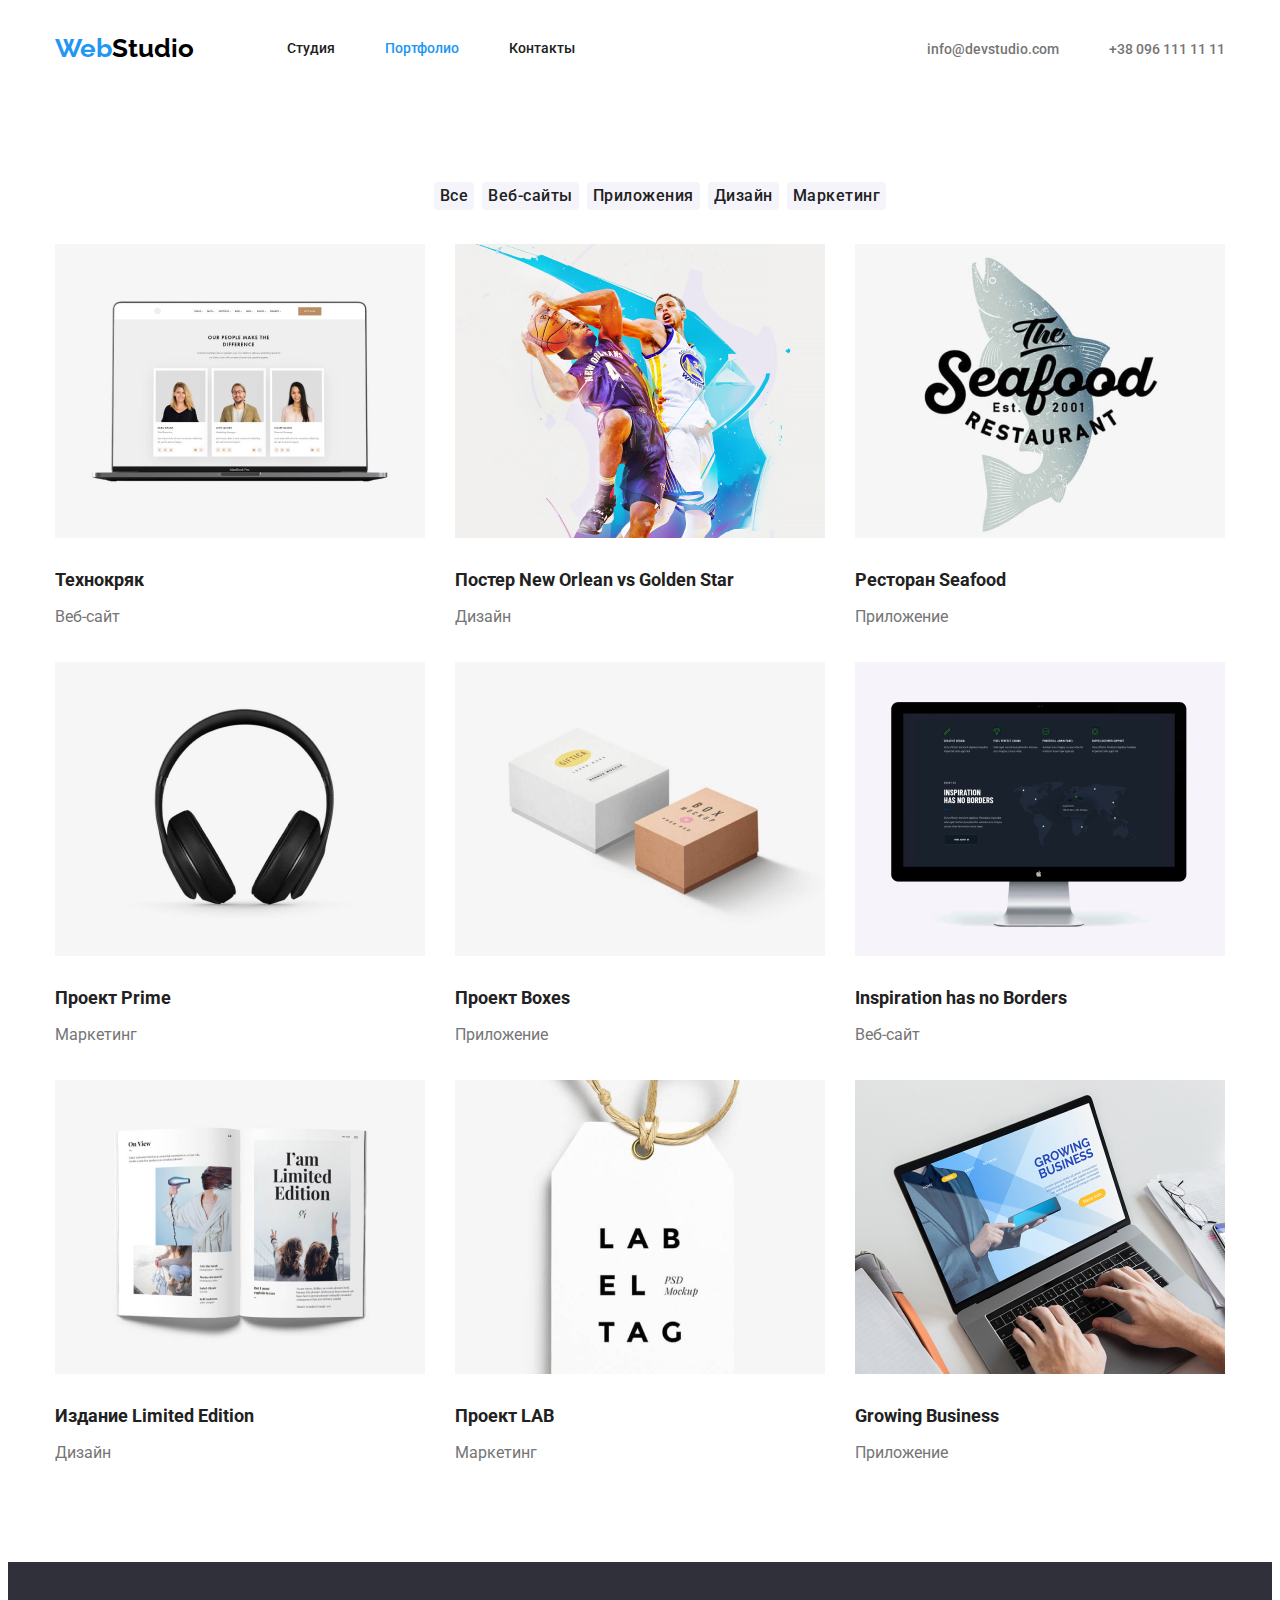
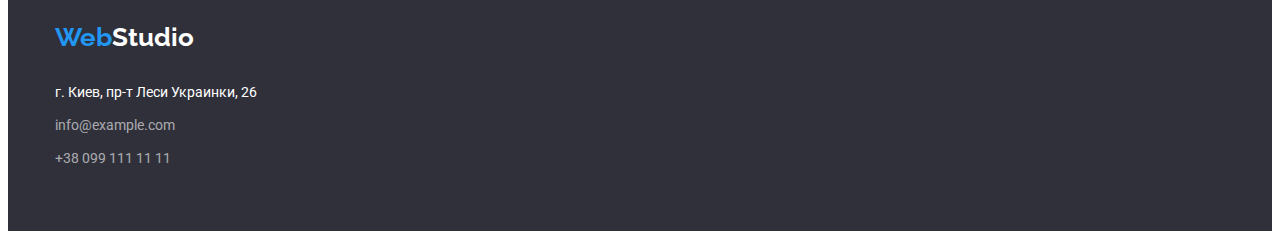
==== portfolio.html @ 5f842067 "hw03ver05submit01" ====
<!DOCTYPE html>
<html lang="en">
<head>
    <meta charset="UTF-8">
    <meta name="viewport" content="width=device-width, initial-scale=1.0">
    <title>Document</title>
    <link rel="preconnect" href="https://fonts.gstatic.com">
    <link href="https://fonts.googleapis.com/css2?family=Raleway:wght@700&family=Roboto:wght@400;500;700;900&display=swap"
        rel="stylesheet">
    <link rel="stylesheet" href="./css/normalize.css"/>
    <link rel="stylesheet" href="./css/styles.css" />
</head>
<body>
<header>
    <div class="container one">
        <nav class="navbox">
            <a href="/"><span class="logo-web">Web</span><span class="logo-studio">Studio</span></a>
            <ul class="nav marginzero">
                <li>
                    <a href="./index.html">
                        Студия
                    </a>
                </li>
                <li>
                    <a href="./portfolio.html" class="link-current">
                        Портфолио
                    </a>
                </li>
                <li>
                    <a href="">
                        Контакты
                    </a>
                </li>
            </ul>
            <ul class="nav-mail-tel">
                <li>
                    <a href="mailto:info@devstudio.com">
                        info@devstudio.com
                    </a>
                </li>
                <li>
                    <a href="tel:+380961111111">
                        +38 096 111 11 11
                    </a>
                </li>
            </ul>
        </nav>
    </div>
</header>
<main>
    <div class="container main">
        <section>
                <h1 class="hide">Portfolio</h1>
                <section class="filter-portfolio centered">
                    <ul class="marginzero">
                        <li><button type="button"><span class="button-portf">Все</span></button></li>
                        <li><button type="button"><span class="button-portf">Веб-сайты</span></button></li>
                        <li><button type="button"><span class="button-portf">Приложения</span></button></li>
                        <li><button type="button"><span class="button-portf">Дизайн</span></button></li>
                        <li><button id="last-button" type="button"><span class="button-portf">Маркетинг</span></button></li>
                    </ul>
                </section>
        </section>
        <section class="portf"> 
                    <ul class="portf-portf marginzero">
                        <li class="item">
                            <a href="#">
                                <img src="./images/technocryak.jpg" alt="фото трёх сотрудников" width="370"/>
                                <h2>Технокряк</h2>
                                <p>Веб-сайт</p>
                            </a>
                        </li>
                        <li class="item">
                            <a href="#">
                                <img src="./images/posterno.jpg" alt="два баскетболиста в игре" width="370" />
                                <h2>Постер New Orlean vs Golden Star</h2>
                                <p>Дизайн</p>
                            </a>
                        </li>
                        <li class="item">
                            <a href="#">
                                <img src="./images/seefood.jpg" alt="эмблема ресторана seefood" width="370"/>
                                <h2>Ресторан Seafood</h2>
                                <p>Приложение</p>
                            </a>
                        </li>
                        <li class="item">
                            <a href="#">
                                <img src="./images/project-prime.jpg" alt="фото наушников" width="370"/>
                                <h2>Проект Prime</h2>
                                <p>Маркетинг</p>
                            </a>
                        </li>
                        <li class="item">
                            <a href="#">
                                <img src="./images/project-boxes.jpg" alt="изображение двух коробок" width="370"/>
                                <h2>Проект Boxes</h2>
                                <p>Приложение</p>
                            </a>
                        </li>
                        <li class="item">
                            <a href="#">
                                <img src="./images/inspiration.jpg" alt="фото монитора с картой мира" width="370"/>
                                <h2>Inspiration has no Borders</h2>
                                <p>Веб-сайт</p>
                            </a>
                        </li>
                        <li class="item">
                            <a href="#">
                                <img src="./images/lim-edit.jpg" alt="изображение раскрытой книги" width="370"/>
                                <h2>Издание Limited Edition</h2>
                                <p>Дизайн</p>
                            </a>
                        </li>
                        <li class="item">
                            <a href="#">
                                <img src="./images/project-lab.jpg" alt="фото бирки с надписью lab el tag" width="370"/>
                                <h2>Проект LAB</h2>
                                <p>Маркетинг</p>
                            </a>
                        </li>
                        <li class="item">
                            <a href="#">
                                <img src="./images/g-business.jpg" alt="фото ноутбука" width="370"/>
                                <h2>Growing Business</h2>
                                <p>Приложение</p>
                            </a>
                        </li>
                    </ul>
        </section>
    </div>
</main>
<footer>
    <div class="container">
        <a href="/" class="logo"><span class="logo-web">Web</span><span class="logo-studiotwo">Studio</span></a>
        <address>
            <ul class="address-footer">
                <li>
                    <a href="#">г. Киев, пр-т Леси Украинки, 26</a>
                </li>
                <li>
                    <a class="address-mail-tel" href="mailto:info@example.com">
                        info@example.com
                    </a>
                </li>
                <li>
                    <a class="address-mail-tel" href="tel:+380991111111">
                        +38 099 111 11 11
                    </a>
                </li>
            </ul>
        </address>
    </div>
</footer>
</body>
</html>
---- css/styles.css ----
:root {
  --primary-text-color: #212121;
  --logo-accent-header: #000000;
  --accent-color: #2196f3;
  --logo-accent-footer: #ffffff;
  --secondary-text-color: #757575;
  --contacts-color-footer: rgba(255, 255, 255, 0.6);
}
body {
  background-color: var(--logo-accent-footer);
  color: var(--logo-accent-header);
  font-family: Roboto, sans-serif;
}
a {
  text-decoration: none;
  font-style: normal;
}
.logo-web,
.logo-studio,
.logo-studiotwo {
  font-family: Raleway, sans-serif;
}
.logo-web {
  font-size: 26px;
  font-weight: 700;
  color: var(--accent-color);
}
.logo-studio {
  font-size: 26px;
  font-weight: 700;
  color: var(--logo-accent-header);
}
.logo-studiotwo {
  font-size: 26px;
  font-weight: 700;
  color: var(--logo-accent-footer);
}
.nav {
  display: block;
  display: flex;
  padding-left: 0;
  margin-left: 93px;
}
.nav a {
  display: block;
  padding-top: 32px;
  padding-bottom: 32px;
}
.navbox > a {
  display: block;
  display: flex;
}
.nav li:not(:last-child) {
  margin-right: 50px;
}
.nav-mail-tel {
  margin: 0;
  padding: 0;
  display: flex;
  margin-left: auto;
}
.nav-mail-tel li:not(:last-child) {
  margin-right: 50px;
}
.nav a {
  font-size: 14px;
  font-weight: 500;
  color: var(--primary-text-color);
}
.nav-mail-tel a {
  font-size: 14px;
  font-weight: 500;
  color: var(--secondary-text-color);
}
.nav a:hover {
  color: var(--accent-color);
}
.nav-mail-tel a:hover {
  color: var(--accent-color);
}
ul {
  list-style: none;
}
nav .link-current {
  color: var(--accent-color);
}
.centered {
  text-align: center;
}
.heroorder {
  display: block;
  display: flex;
  height: 600px;
  flex-direction: column;
  background-color: #2f303a;
}
.head-one {
  text-transform: uppercase;
  letter-spacing: 2.64px;
  display: block;
  display: flex;
  flex-direction: column;
  width: 696px;
  height: 120px;
  margin-top: 0;
  margin-bottom: 0;
  margin-left: auto;
  margin-right: auto;
  padding-top: 200px;
  font-size: 44px;
  font-weight: 900;
  color: white;
  line-height: 1.36;
}
.order {
  text-align: center;
  font-size: 16px;
  font-weight: 700;
  letter-spacing: 0.06em;
  color: white;
  line-height: 1.88;
}
.button-order {
  display: block;
  background: var(--accent-color);
  border-radius: 4px;
  border: 1px solid transparent;
  padding: 0;
  width: 200px;
  height: 50px;
  margin-left: auto;
  margin-right: auto;
  margin-top: 30px;
}
.feature {
  padding: 94px 215px;
}
.specialty {
  display: flex;
  flex-wrap: wrap;
  letter-spacing: 0.03em;
  padding-left: 15px;
  padding-right: 15px;
}
.specialty .item {
  display: block;
  width: ((100% - 120px) / 4);
  width: 270px;
  margin-right: 30px;
}
.specialty .item:nth-child(4n) {
  margin-right: 0;
}
.specialty h3 {
  font-size: 14px;
  font-weight: 700;
  color: var(--primary-text-color);
  margin-top: 0;
  margin-bottom: 0;
}
.specialty p {
  font-size: 14px;
  font-weight: 400;
  color: var(--secondary-text-color);
  line-height: 1.71;
  margin-top: 10px;
  margin-bottom: 0;
}
.headtwo {
  padding-top: 94px;
}
h2 .headtwo {
  display: block;
  font-size: 36px;
  font-weight: 700;
  color: var(--primary-text-color);
  margin-top: 0;
}
.headtwo img {
  margin-top: 50px;
  margin-bottom: 0;
}
.ourwork {
  display: block;
  display: flex;
  padding: 50px 15px 94px 15px;
  width: ((100% - 90px) / 3);
}
.ourwork .item {
  display: block;
  margin-right: 30px;
}
.ourwork .item:nth-child(3n) {
  margin-right: 0;
}

.marginzero {
  margin-top: 0;
  margin-bottom: 0;
}
.people {
  display: block;
  display: flex;
  padding: 0 15px;
  margin-top: 50px;
  padding-bottom: 94px;
  flex-wrap: wrap;
  margin-bottom: 0;
}
.people .item {
  display: block;
  display: flex;
  border-radius: 0 0 4px 4px;
  width: 270px;
  flex-direction: column;
  flex-wrap: wrap;
  background-color: var(--logo-accent-footer);
  margin-right: 30px;
}
.people .item:nth-child(4n) {
  margin-right: 0;
}
.people h3 {
  text-align: center;
  font-size: 16px;
  font-weight: 500;
  color: var(--primary-text-color);
  margin-top: 30px;
  margin-bottom: 0;
}
.people p {
  text-align: center;
  font-size: 16px;
  font-weight: 400;
  color: var(--secondary-text-color);
  margin-top: 10px;
  margin-bottom: 30px;
}
.logo {
  display: inline-block;
  margin-top: 60px;
  margin-bottom: 0;
  margin-left: 15px;
}
.address-footer {
  display: inline-block;
  margin-top: 20px;
  margin-bottom: 60px;
  margin-left: 15px;
  padding: 0;
}
.address-footer a {
  font-size: 14px;
  font-weight: 400;
  color: var(--logo-accent-footer);
  line-height: 1.71;
}
.address-footer .address-mail-tel {
  color: var(--contacts-color-footer);
}
.address-footer a:hover {
  color: var(--accent-color);
}
.address-footer li {
  margin-top: 9px;
}
.filter-portfolio ul {
  display: flex;
  justify-content: center;
}
.filter-portfolio button {
  margin-right: 8px;
  border-style: none;
  color: var(--primary-text-color);
  background-color: #f5f4fa;
  border-radius: 4px;
}
#last-button {
  margin-right: 0;
}
.filter-portfolio button:hover {
  background-color: var(--accent-color);
  color: var(--logo-accent-footer);
  box-shadow: 0px 3px 1px rgba(0, 0, 0, 0.1), 0px 1px 2px rgba(0, 0, 0, 0.08),
    0px 2px 2px rgba(0, 0, 0, 0.12);
}
.button-portf {
  display: inline-block;
  font-family: Roboto, sans-serif;
  font-size: 16px;
  font-weight: 500;
  line-height: 26px;
  letter-spacing: 0.5px;
}
.hide {
  display: none;
}
.portf {
  display: block;
  flex-wrap: wrap;
  margin-top: 34px;
  margin-bottom: 0;
}
.portf-portf {
  padding: 0 15px;
  display: block;
  display: flex;
  flex-wrap: wrap;
}
.portf-portf .item {
  display: block;
  display: flex;
  /*border: 1px solid #EEEEEE*/
  width: ((100% -60px) / 3);
  flex-wrap: wrap;
  margin-right: 30px;
  margin-bottom: 30px;
}
.portf-portf .item:nth-child(3n) {
  margin-right: 0;
}
.portf-portf .item:nth-last-child(-n + 3) {
  margin-bottom: 0;
}

.portf-portf h2 {
  font-size: 18px;
  font-weight: 700;
  color: var(--primary-text-color);
  line-height: 2;
  display: block;
  margin-top: 20px;
  margin-bottom: 0;
}
.portf-portf p {
  font-size: 16px;
  font-weight: 400;
  color: var(--secondary-text-color);
  line-height: 1.88;
  display: block;
  margin-top: 4px;
  margin-bottom: 0;
}

a:focus {
  color: var(--accent-color);
}
footer {
  background-color: #2f303a;
}
.team {
  /*display: block;
  flex-wrap: wrap;*/
  background-color: #f5f4fa;
}
/*margin-padding*/
.navbox {
  display: flex;
  padding-left: 15px;
  padding-right: 15px;
  align-items: center;
  justify-content: space-between;
}
.container {
  width: 1200px;
  margin-left: auto;
  margin-right: auto;
  padding-left: 0;
  padding-right: 0;
  /*outline: 2px solid tomato;*/
}
.container .one {
  display: block;
  display: flex;
}

/*оформление контейнеров*/

.main {
  margin-top: 94px;
  margin-bottom: 94px;
}
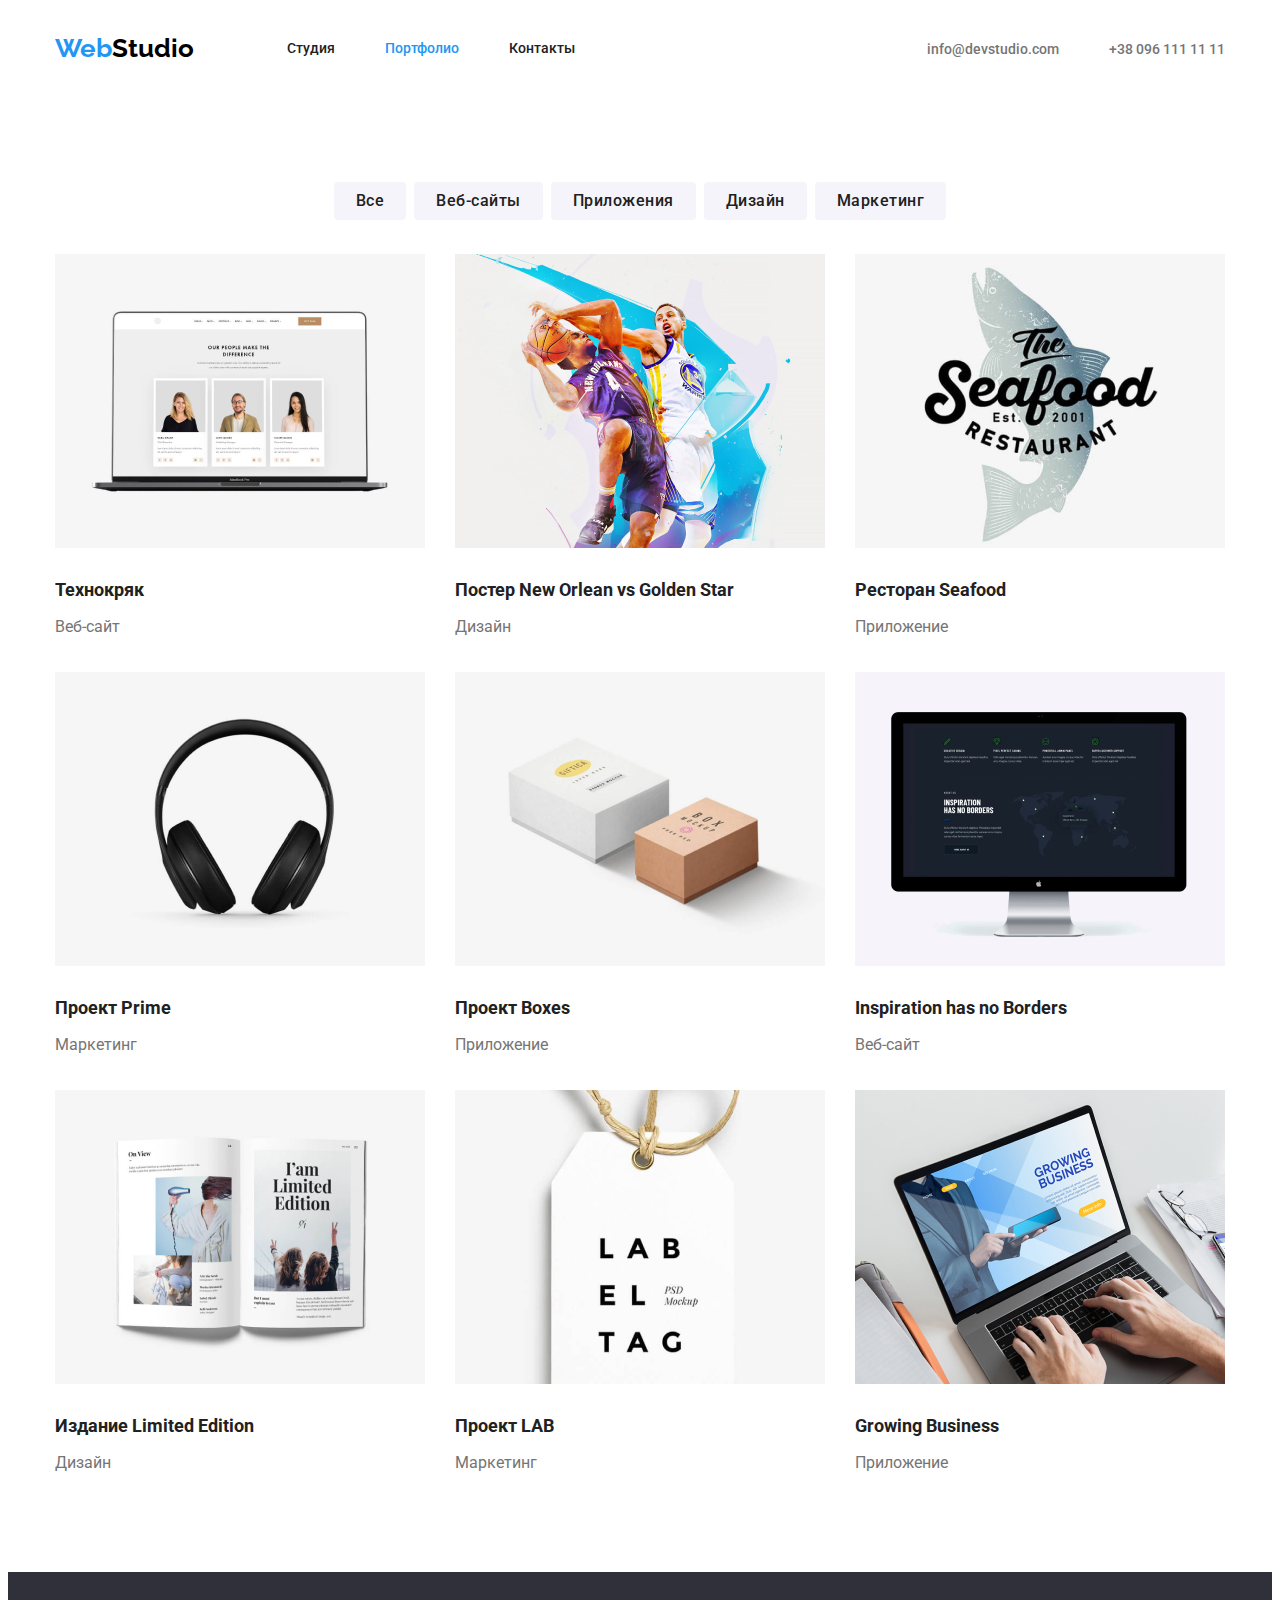
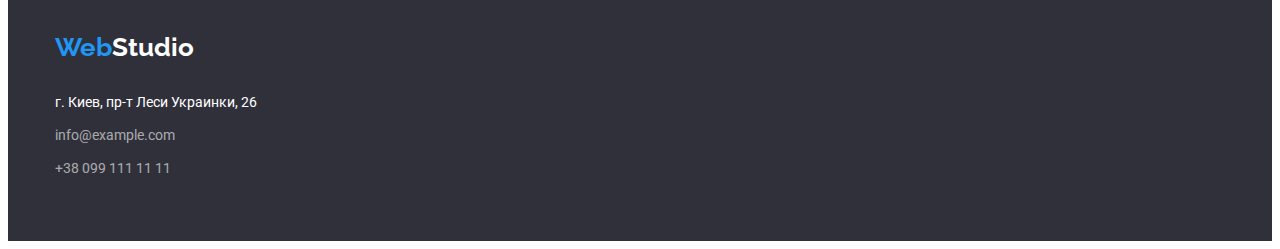
==== commit 8bc93c3b: "hw03ver6submit02" ====
--- a/portfolio.html
+++ b/portfolio.html
@@ -62,7 +62,7 @@
                 </section>
         </section>
         <section class="portf"> 
-                    <ul class="portf-portf marginzero">
+                    <ul class="portf-portf">
                         <li class="item">
                             <a href="#">
                                 <img src="./images/technocryak.jpg" alt="фото трёх сотрудников" width="370"/>
--- a/css/styles.css
+++ b/css/styles.css
@@ -6,6 +6,11 @@
   --secondary-text-color: #757575;
   --contacts-color-footer: rgba(255, 255, 255, 0.6);
 }
+
+/*---tune-up---*/
+/** {
+          outline: 2px solid tomato;*/
+/*---tune-up---*/
 body {
   background-color: var(--logo-accent-footer);
   color: var(--logo-accent-header);
@@ -43,12 +48,19 @@
 }
 .nav a {
   display: block;
-  padding-top: 32px;
-  padding-bottom: 32px;
+  margin-top: 32px;
+  margin-bottom: 32px;
+}
+.link-current .nav-mail-tel {
+  font-family: Roboto sans-serif;
+  font-style: normal;
+  font-weight: 500;
+  font-size: 14px;
+  line-height: 16px;
+  letter-spacing: 0.02em;
 }
 .navbox > a {
   display: block;
-  display: flex;
 }
 .nav li:not(:last-child) {
   margin-right: 50px;
@@ -102,11 +114,10 @@
   flex-direction: column;
   width: 696px;
   height: 120px;
-  margin-top: 0;
+  margin-top: 200px;
   margin-bottom: 0;
   margin-left: auto;
   margin-right: auto;
-  padding-top: 200px;
   font-size: 44px;
   font-weight: 900;
   color: white;
@@ -139,8 +150,8 @@
   display: flex;
   flex-wrap: wrap;
   letter-spacing: 0.03em;
-  padding-left: 15px;
-  padding-right: 15px;
+  margin-left: 15px;
+  padding: 0;
 }
 .specialty .item {
   display: block;
@@ -167,23 +178,28 @@
   margin-bottom: 0;
 }
 .headtwo {
-  padding-top: 94px;
-}
-h2 .headtwo {
-  display: block;
+  display: block;
+  margin-top: 94px;
+  margin-bottom: 0;
+  padding: 0;
   font-size: 36px;
   font-weight: 700;
   color: var(--primary-text-color);
-  margin-top: 0;
-}
-.headtwo img {
-  margin-top: 50px;
-  margin-bottom: 0;
+}
+.headtwo-team {
+  display: block;
+  margin-top: 94px;
+  margin-bottom: 0;
+  padding: 54px 0 0 0;
+  font-size: 36px;
+  font-weight: 700;
+  color: var(--primary-text-color);
 }
 .ourwork {
   display: block;
   display: flex;
-  padding: 50px 15px 94px 15px;
+  margin: 50px 15px 0 15px;
+  padding: 0;
   width: ((100% - 90px) / 3);
 }
 .ourwork .item {
@@ -198,6 +214,7 @@
   margin-top: 0;
   margin-bottom: 0;
 }
+
 .people {
   display: block;
   display: flex;
@@ -267,6 +284,7 @@
 .filter-portfolio ul {
   display: flex;
   justify-content: center;
+  padding: 0;
 }
 .filter-portfolio button {
   margin-right: 8px;
@@ -274,6 +292,8 @@
   color: var(--primary-text-color);
   background-color: #f5f4fa;
   border-radius: 4px;
+  padding: 6px 22px 6px 22px;
+  letter-spacing: 0.03em;
 }
 #last-button {
   margin-right: 0;
@@ -294,6 +314,7 @@
 }
 .hide {
   display: none;
+  margin: 0;
 }
 .portf {
   display: block;
@@ -302,15 +323,15 @@
   margin-bottom: 0;
 }
 .portf-portf {
-  padding: 0 15px;
-  display: block;
-  display: flex;
-  flex-wrap: wrap;
+  padding: 0;
+  display: block;
+  display: flex;
+  flex-wrap: wrap;
+  margin: 0 15px 0 15px;
 }
 .portf-portf .item {
   display: block;
   display: flex;
-  /*border: 1px solid #EEEEEE*/
   width: ((100% -60px) / 3);
   flex-wrap: wrap;
   margin-right: 30px;
@@ -349,11 +370,8 @@
   background-color: #2f303a;
 }
 .team {
-  /*display: block;
-  flex-wrap: wrap;*/
   background-color: #f5f4fa;
 }
-/*margin-padding*/
 .navbox {
   display: flex;
   padding-left: 15px;
@@ -373,9 +391,6 @@
   display: block;
   display: flex;
 }
-
-/*оформление контейнеров*/
-
 .main {
   margin-top: 94px;
   margin-bottom: 94px;
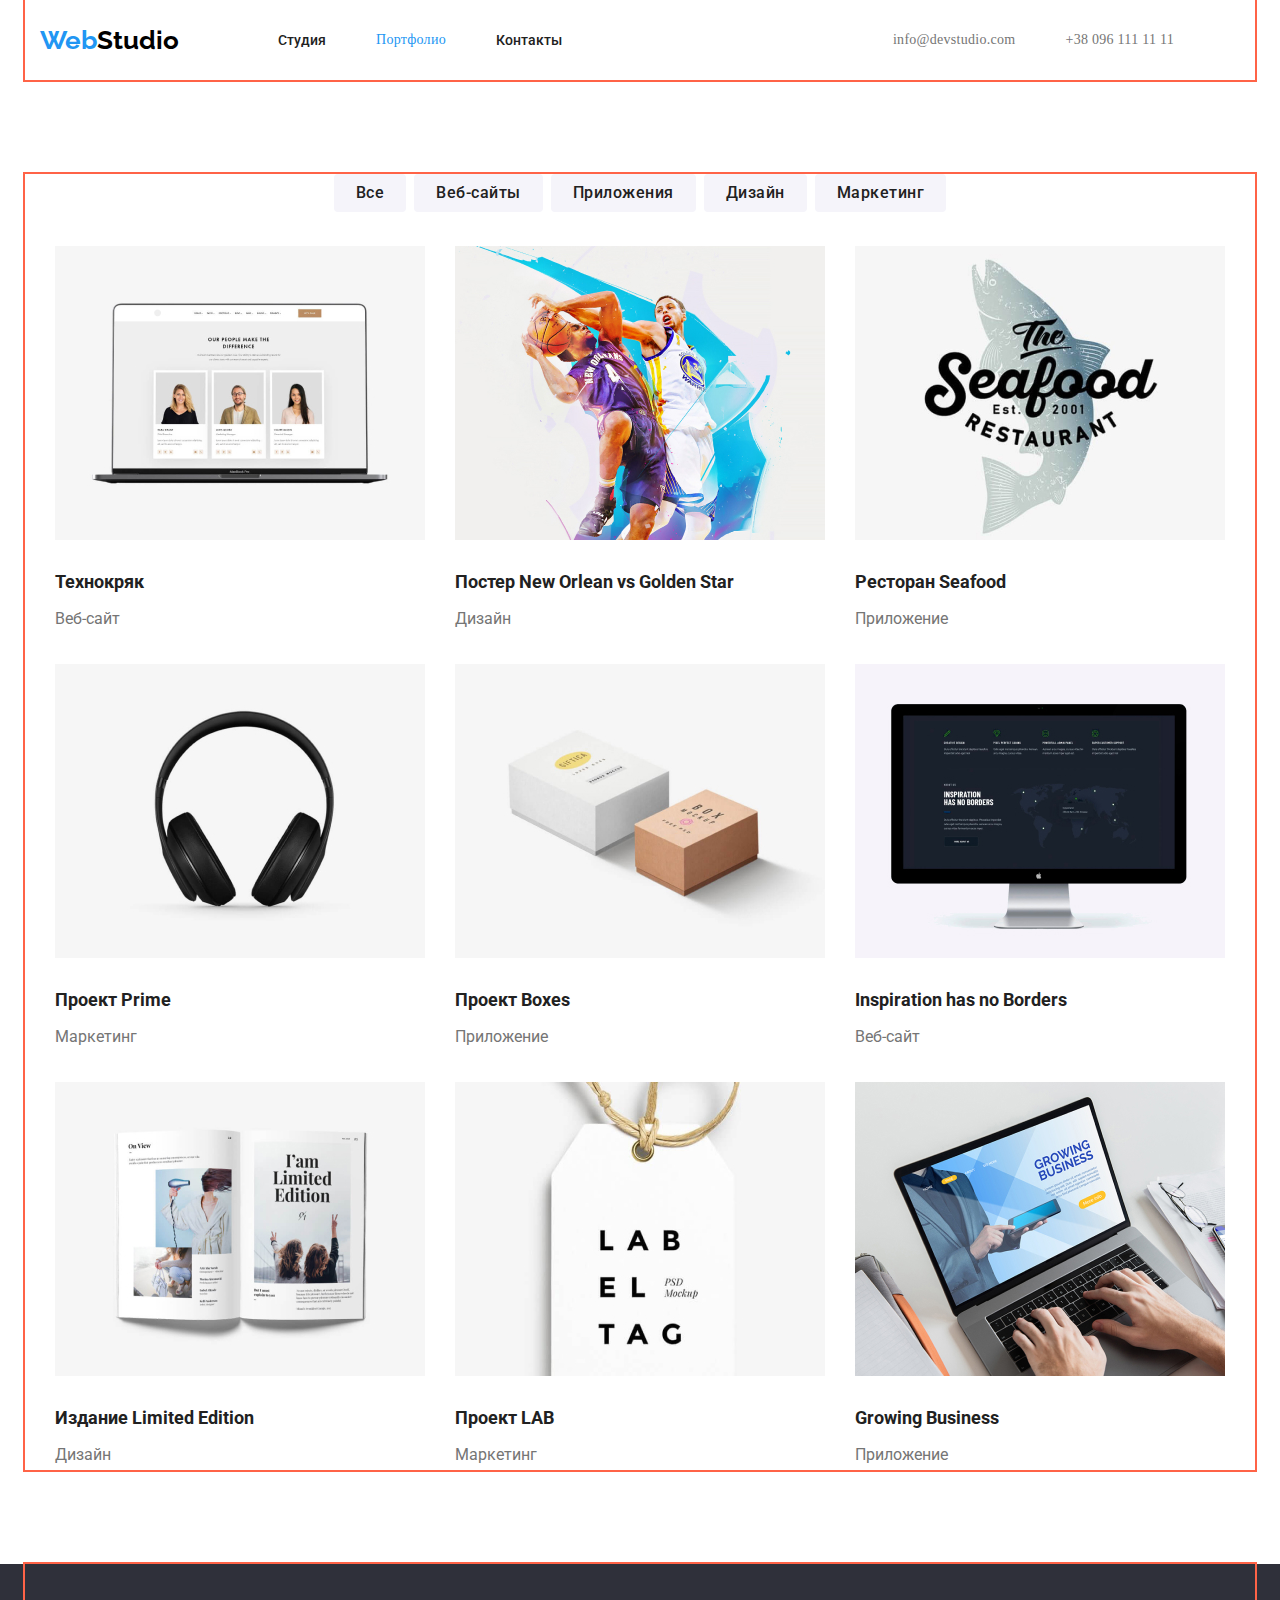
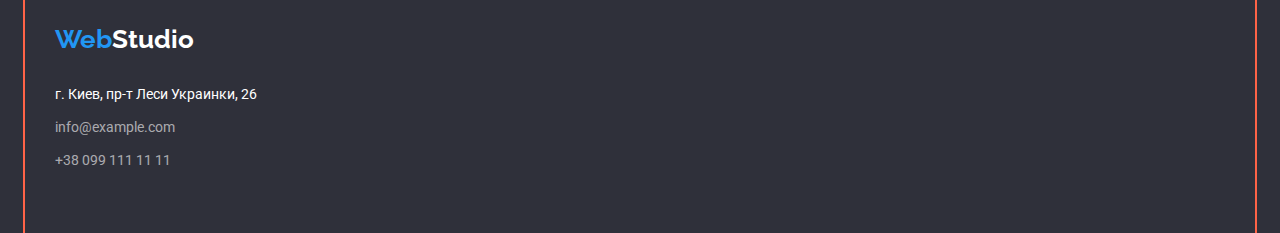
==== commit 6867f0d6: "hw03ver08submit04" ====
--- a/portfolio.html
+++ b/portfolio.html
@@ -32,19 +32,19 @@
                     </a>
                 </li>
             </ul>
-            <ul class="nav-mail-tel">
-                <li>
-                    <a href="mailto:info@devstudio.com">
-                        info@devstudio.com
-                    </a>
-                </li>
-                <li>
-                    <a href="tel:+380961111111">
-                        +38 096 111 11 11
-                    </a>
-                </li>
-            </ul>
         </nav>
+        <ul class="nav-mail-tel">
+            <li>
+                <a href="mailto:info@devstudio.com">
+                    info@devstudio.com
+                </a>
+            </li>
+            <li>
+                <a href="tel:+380961111111">
+                    +38 096 111 11 11
+                </a>
+            </li>
+        </ul>
     </div>
 </header>
 <main>
--- a/css/styles.css
+++ b/css/styles.css
@@ -15,6 +15,7 @@
   background-color: var(--logo-accent-footer);
   color: var(--logo-accent-header);
   font-family: Roboto, sans-serif;
+  margin: 0;
 }
 a {
   text-decoration: none;
@@ -43,33 +44,41 @@
 .nav {
   display: block;
   display: flex;
+  /*width: 294px;
+  height: 16px;*/
   padding-left: 0;
   margin-left: 93px;
 }
 .nav a {
   display: block;
-  margin-top: 32px;
-  margin-bottom: 32px;
-}
-.link-current .nav-mail-tel {
+  padding-top: 32px;
+  padding-bottom: 32px;
+}
+.link-current,
+.nav-mail-tel {
   font-family: Roboto sans-serif;
   font-style: normal;
   font-weight: 500;
   font-size: 14px;
   line-height: 16px;
   letter-spacing: 0.02em;
+  margin-left: 0px;
 }
 .navbox > a {
   display: block;
+  width: 145px;
+  height: 31px;
 }
 .nav li:not(:last-child) {
   margin-right: 50px;
 }
 .nav-mail-tel {
-  margin: 0;
-  padding: 0;
-  display: flex;
-  margin-left: auto;
+  display: block;
+  display: flex;
+  width: 294px;
+  height: 16px;
+  margin-left: 331px;
+  padding: 0;
 }
 .nav-mail-tel li:not(:last-child) {
   margin-right: 50px;
@@ -100,21 +109,18 @@
   text-align: center;
 }
 .heroorder {
-  display: block;
-  display: flex;
+  padding-top: 200px;
+}
+.hero {
   height: 600px;
-  flex-direction: column;
   background-color: #2f303a;
 }
 .head-one {
   text-transform: uppercase;
   letter-spacing: 2.64px;
-  display: block;
-  display: flex;
-  flex-direction: column;
-  width: 696px;
-  height: 120px;
-  margin-top: 200px;
+  max-width: 696px;
+  /*padding-top: 200px;*/
+  margin-top: 0;
   margin-bottom: 0;
   margin-left: auto;
   margin-right: auto;
@@ -123,16 +129,14 @@
   color: white;
   line-height: 1.36;
 }
-.order {
+.button-order {
+  display: block;
   text-align: center;
   font-size: 16px;
   font-weight: 700;
   letter-spacing: 0.06em;
   color: white;
   line-height: 1.88;
-}
-.button-order {
-  display: block;
   background: var(--accent-color);
   border-radius: 4px;
   border: 1px solid transparent;
@@ -144,13 +148,14 @@
   margin-top: 30px;
 }
 .feature {
-  padding: 94px 215px;
+  padding-top: 94px;
+  padding-bottom: 94px;
 }
 .specialty {
   display: flex;
   flex-wrap: wrap;
   letter-spacing: 0.03em;
-  margin-left: 15px;
+  margin: 0;
   padding: 0;
 }
 .specialty .item {
@@ -179,16 +184,19 @@
 }
 .headtwo {
   display: block;
-  margin-top: 94px;
+  margin-top: 0;
   margin-bottom: 0;
   padding: 0;
   font-size: 36px;
   font-weight: 700;
   color: var(--primary-text-color);
 }
+.headtwo-div {
+  padding-top: 94px;
+}
 .headtwo-team {
   display: block;
-  margin-top: 94px;
+  margin-top: 0;
   margin-bottom: 0;
   padding: 54px 0 0 0;
   font-size: 36px;
@@ -198,7 +206,7 @@
 .ourwork {
   display: block;
   display: flex;
-  margin: 50px 15px 0 15px;
+  margin: 50px 0 0 0;
   padding: 0;
   width: ((100% - 90px) / 3);
 }
@@ -214,7 +222,10 @@
   margin-top: 0;
   margin-bottom: 0;
 }
-
+.divpeople {
+  padding-top: 94px;
+  margin-top: 94px;
+}
 .people {
   display: block;
   display: flex;
@@ -373,23 +384,27 @@
   background-color: #f5f4fa;
 }
 .navbox {
-  display: flex;
-  padding-left: 15px;
-  padding-right: 15px;
+  display: block;
+  display: flex;
+  flex-direction: row;
+  padding-left: 0;
+  padding-right: 0;
   align-items: center;
-  justify-content: space-between;
+  /*justify-content: space-between;*/
 }
 .container {
   width: 1200px;
   margin-left: auto;
   margin-right: auto;
-  padding-left: 0;
-  padding-right: 0;
-  /*outline: 2px solid tomato;*/
-}
-.container .one {
-  display: block;
-  display: flex;
+  padding-left: 15px;
+  padding-right: 15px;
+  outline: 2px solid tomato;
+}
+.one {
+  display: block;
+  display: flex;
+  flex-direction: row;
+  align-items: center;
 }
 .main {
   margin-top: 94px;
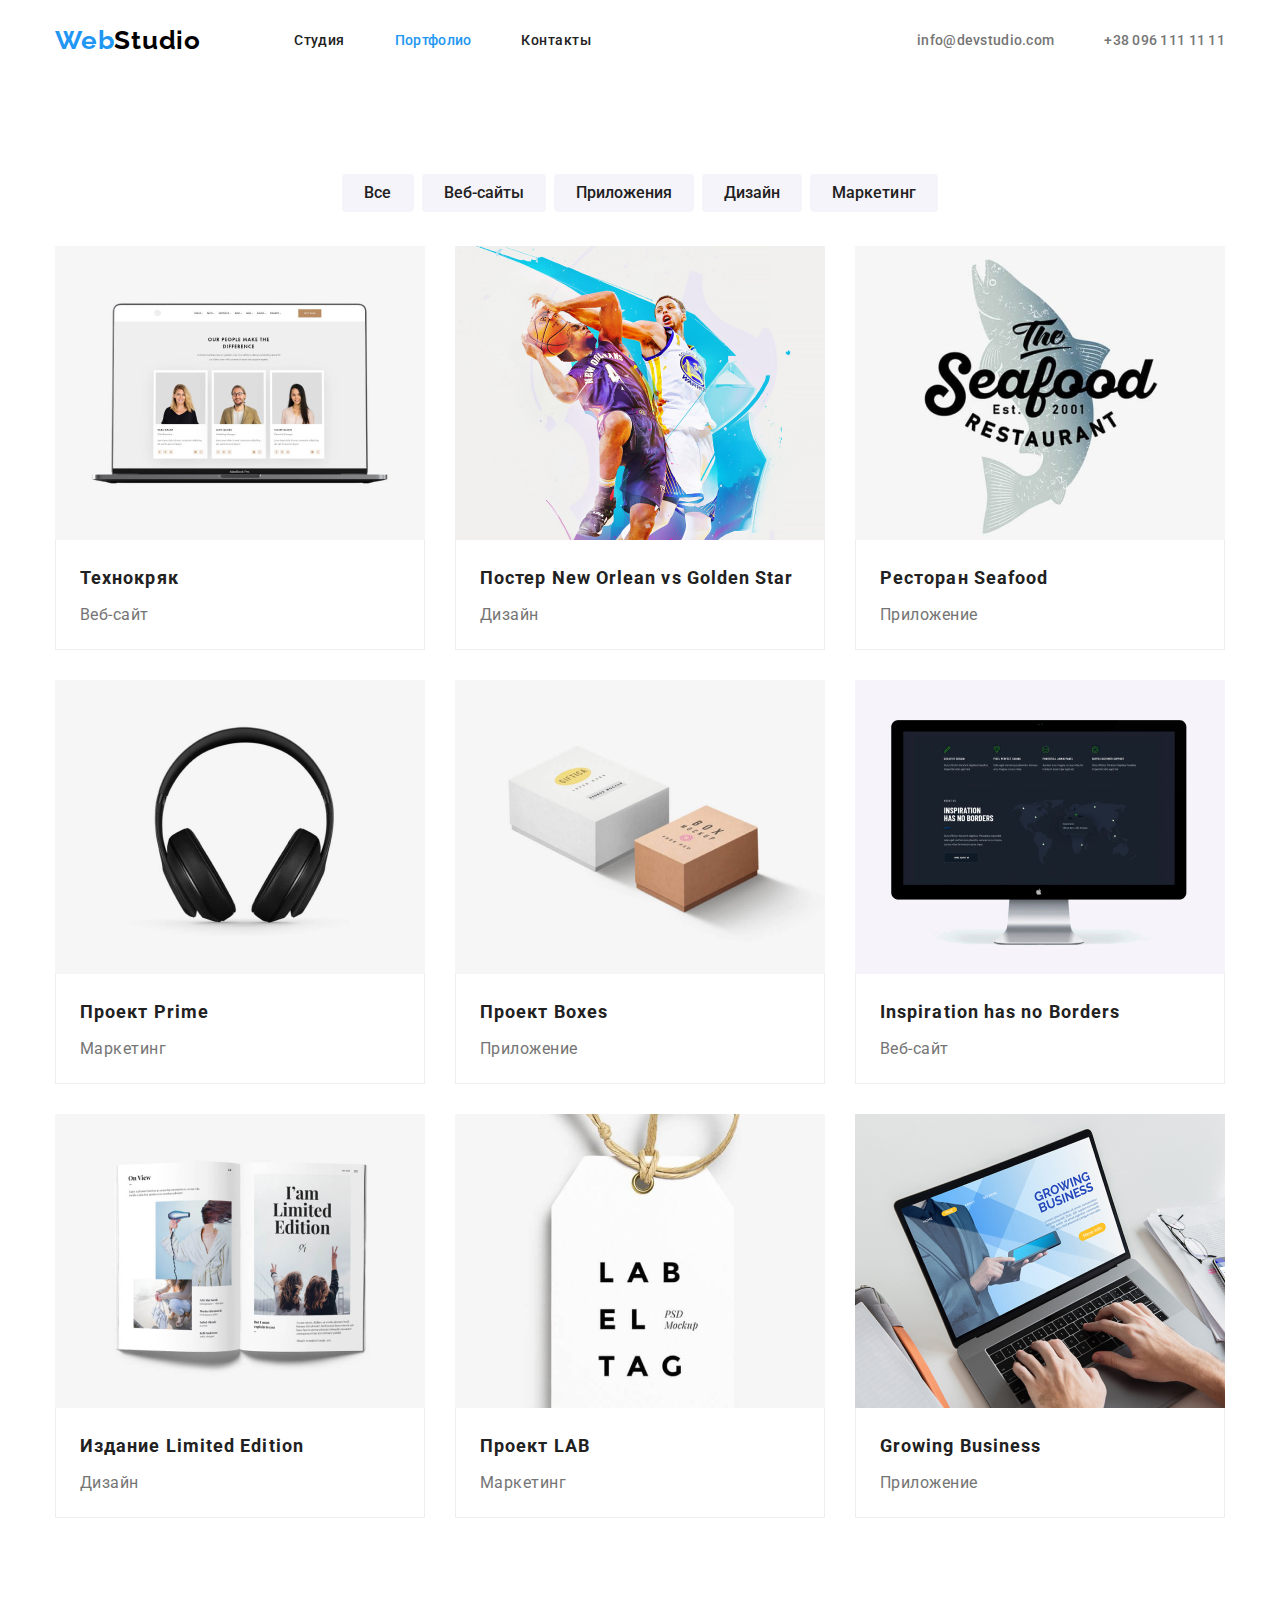
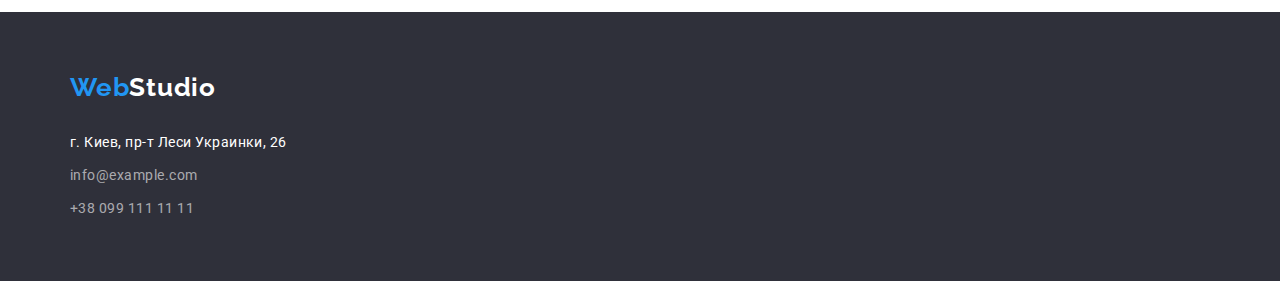
==== commit 71b527cc: "hw03ver10submit06" ====
--- a/portfolio.html
+++ b/portfolio.html
@@ -66,64 +66,82 @@
                         <li class="item">
                             <a href="#">
                                 <img src="./images/technocryak.jpg" alt="фото трёх сотрудников" width="370"/>
-                                <h2>Технокряк</h2>
-                                <p>Веб-сайт</p>
+                                <div class="product">
+                                    <h2>Технокряк</h2>
+                                    <p>Веб-сайт</p>
+                                </div>
                             </a>
                         </li>
                         <li class="item">
                             <a href="#">
                                 <img src="./images/posterno.jpg" alt="два баскетболиста в игре" width="370" />
-                                <h2>Постер New Orlean vs Golden Star</h2>
-                                <p>Дизайн</p>
+                                <div class="product">
+                                    <h2>Постер New Orlean vs Golden Star</h2>
+                                    <p>Дизайн</p>
+                                </div>
                             </a>
                         </li>
                         <li class="item">
                             <a href="#">
                                 <img src="./images/seefood.jpg" alt="эмблема ресторана seefood" width="370"/>
-                                <h2>Ресторан Seafood</h2>
-                                <p>Приложение</p>
+                                <div class="product">
+                                    <h2>Ресторан Seafood</h2>
+                                    <p>Приложение</p>
+                                </div>
                             </a>
                         </li>
                         <li class="item">
                             <a href="#">
                                 <img src="./images/project-prime.jpg" alt="фото наушников" width="370"/>
-                                <h2>Проект Prime</h2>
-                                <p>Маркетинг</p>
+                                <div class="product">
+                                    <h2>Проект Prime</h2>
+                                    <p>Маркетинг</p>
+                                </div>
                             </a>
                         </li>
                         <li class="item">
                             <a href="#">
                                 <img src="./images/project-boxes.jpg" alt="изображение двух коробок" width="370"/>
-                                <h2>Проект Boxes</h2>
-                                <p>Приложение</p>
+                                <div class="product">
+                                    <h2>Проект Boxes</h2>
+                                    <p>Приложение</p>
+                                </div>
                             </a>
                         </li>
                         <li class="item">
                             <a href="#">
                                 <img src="./images/inspiration.jpg" alt="фото монитора с картой мира" width="370"/>
-                                <h2>Inspiration has no Borders</h2>
-                                <p>Веб-сайт</p>
+                                <div class="product">
+                                    <h2>Inspiration has no Borders</h2>
+                                    <p>Веб-сайт</p>
+                                </div>
                             </a>
                         </li>
                         <li class="item">
                             <a href="#">
                                 <img src="./images/lim-edit.jpg" alt="изображение раскрытой книги" width="370"/>
-                                <h2>Издание Limited Edition</h2>
-                                <p>Дизайн</p>
+                                <div class="product">
+                                    <h2>Издание Limited Edition</h2>
+                                    <p>Дизайн</p>
+                                </div>
                             </a>
                         </li>
                         <li class="item">
                             <a href="#">
                                 <img src="./images/project-lab.jpg" alt="фото бирки с надписью lab el tag" width="370"/>
-                                <h2>Проект LAB</h2>
-                                <p>Маркетинг</p>
+                                <div class="product">
+                                    <h2>Проект LAB</h2>
+                                    <p>Маркетинг</p>
+                                </div>
                             </a>
                         </li>
                         <li class="item">
                             <a href="#">
                                 <img src="./images/g-business.jpg" alt="фото ноутбука" width="370"/>
-                                <h2>Growing Business</h2>
-                                <p>Приложение</p>
+                                <div class="product">
+                                    <h2>Growing Business</h2>
+                                    <p>Приложение</p>
+                                </div>
                             </a>
                         </li>
                     </ul>
--- a/css/styles.css
+++ b/css/styles.css
@@ -6,9 +6,14 @@
   --secondary-text-color: #757575;
   --contacts-color-footer: rgba(255, 255, 255, 0.6);
 }
+*,
+*::before,
+*::after {
+  box-sizing: border-box;
+}
 
 /*---tune-up---*/
-/** {
+/* {
           outline: 2px solid tomato;*/
 /*---tune-up---*/
 body {
@@ -17,6 +22,9 @@
   font-family: Roboto, sans-serif;
   margin: 0;
 }
+img {
+  display: block;
+}
 a {
   text-decoration: none;
   font-style: normal;
@@ -25,6 +33,7 @@
 .logo-studio,
 .logo-studiotwo {
   font-family: Raleway, sans-serif;
+  letter-spacing: 0.03em;
 }
 .logo-web {
   font-size: 26px;
@@ -48,6 +57,7 @@
   height: 16px;*/
   padding-left: 0;
   margin-left: 93px;
+  letter-spacing: 0.03em;
 }
 .nav a {
   display: block;
@@ -56,7 +66,7 @@
 }
 .link-current,
 .nav-mail-tel {
-  font-family: Roboto sans-serif;
+  font-family: Roboto, sans-serif;
   font-style: normal;
   font-weight: 500;
   font-size: 14px;
@@ -64,20 +74,16 @@
   letter-spacing: 0.02em;
   margin-left: 0px;
 }
-.navbox > a {
-  display: block;
-  width: 145px;
-  height: 31px;
-}
 .nav li:not(:last-child) {
   margin-right: 50px;
 }
 .nav-mail-tel {
   display: block;
   display: flex;
-  width: 294px;
-  height: 16px;
-  margin-left: 331px;
+  letter-spacing: 0.02em;
+  margin-left: auto;
+  margin-top: 0;
+  margin-bottom: 0;
   padding: 0;
 }
 .nav-mail-tel li:not(:last-child) {
@@ -110,6 +116,8 @@
 }
 .heroorder {
   padding-top: 200px;
+  padding-bottom: 200px;
+  letter-spacing: 0.06em;
 }
 .hero {
   height: 600px;
@@ -150,6 +158,7 @@
 .feature {
   padding-top: 94px;
   padding-bottom: 94px;
+  letter-spacing: 0.03em;
 }
 .specialty {
   display: flex;
@@ -173,6 +182,7 @@
   color: var(--primary-text-color);
   margin-top: 0;
   margin-bottom: 0;
+  text-transform: uppercase;
 }
 .specialty p {
   font-size: 14px;
@@ -193,12 +203,12 @@
 }
 .headtwo-div {
   padding-top: 94px;
+  padding-bottom: 94px;
 }
 .headtwo-team {
   display: block;
   margin-top: 0;
   margin-bottom: 0;
-  padding: 54px 0 0 0;
   font-size: 36px;
   font-weight: 700;
   color: var(--primary-text-color);
@@ -208,10 +218,11 @@
   display: flex;
   margin: 50px 0 0 0;
   padding: 0;
+}
+.ourwork .item {
+  display: block;
+  box-sizing: border-box;
   width: ((100% - 90px) / 3);
-}
-.ourwork .item {
-  display: block;
   margin-right: 30px;
 }
 .ourwork .item:nth-child(3n) {
@@ -224,20 +235,23 @@
 }
 .divpeople {
   padding-top: 94px;
-  margin-top: 94px;
+  padding-bottom: 94px;
+  margin-top: 0;
 }
 .people {
   display: block;
   display: flex;
-  padding: 0 15px;
+  padding: 0;
   margin-top: 50px;
-  padding-bottom: 94px;
-  flex-wrap: wrap;
-  margin-bottom: 0;
+  padding-bottom: 0;
+  flex-wrap: wrap;
+  margin-bottom: 0;
+  letter-spacing: 0.03em;
 }
 .people .item {
   display: block;
   display: flex;
+  box-sizing: border-box;
   border-radius: 0 0 4px 4px;
   width: 270px;
   flex-direction: column;
@@ -247,13 +261,17 @@
 }
 .people .item:nth-child(4n) {
   margin-right: 0;
+}
+.name-team {
+  padding-top: 30px;
+  padding-bottom: 30px;
 }
 .people h3 {
   text-align: center;
   font-size: 16px;
   font-weight: 500;
   color: var(--primary-text-color);
-  margin-top: 30px;
+  margin-top: 0;
   margin-bottom: 0;
 }
 .people p {
@@ -262,7 +280,7 @@
   font-weight: 400;
   color: var(--secondary-text-color);
   margin-top: 10px;
-  margin-bottom: 30px;
+  margin-bottom: 0;
 }
 .logo {
   display: inline-block;
@@ -272,6 +290,7 @@
 }
 .address-footer {
   display: inline-block;
+  letter-spacing: 0.03em;
   margin-top: 20px;
   margin-bottom: 60px;
   margin-left: 15px;
@@ -321,7 +340,7 @@
   font-size: 16px;
   font-weight: 500;
   line-height: 26px;
-  letter-spacing: 0.5px;
+  letter-spacing: 0.03px;
 }
 .hide {
   display: none;
@@ -338,12 +357,12 @@
   display: block;
   display: flex;
   flex-wrap: wrap;
-  margin: 0 15px 0 15px;
+  margin: 0 0 0 0;
 }
 .portf-portf .item {
   display: block;
-  display: flex;
   width: ((100% -60px) / 3);
+  height: 404px;
   flex-wrap: wrap;
   margin-right: 30px;
   margin-bottom: 30px;
@@ -355,23 +374,34 @@
   margin-bottom: 0;
 }
 
+.product {
+  display: block;
+  width: 370px;
+  height: 110px;
+  padding: 20px 24px;
+  border-bottom: 1px solid #eeeeee;
+  border-right: 1px solid #eeeeee;
+  border-left: 1px solid #eeeeee;
+}
 .portf-portf h2 {
   font-size: 18px;
   font-weight: 700;
   color: var(--primary-text-color);
   line-height: 2;
-  display: block;
-  margin-top: 20px;
-  margin-bottom: 0;
+  /*display: block;*/
+  margin-top: 0;
+  margin-bottom: 4px;
+  letter-spacing: 0.06em;
 }
 .portf-portf p {
   font-size: 16px;
   font-weight: 400;
   color: var(--secondary-text-color);
   line-height: 1.88;
-  display: block;
-  margin-top: 4px;
-  margin-bottom: 0;
+  /*display: block;*/
+  margin-top: 0;
+  margin-bottom: 0;
+  letter-spacing: 0.03em;
 }
 
 a:focus {
@@ -398,7 +428,7 @@
   margin-right: auto;
   padding-left: 15px;
   padding-right: 15px;
-  outline: 2px solid tomato;
+  /*outline: 2px solid tomato;*/
 }
 .one {
   display: block;
@@ -407,6 +437,6 @@
   align-items: center;
 }
 .main {
-  margin-top: 94px;
-  margin-bottom: 94px;
-}
+  padding-top: 94px;
+  padding-bottom: 94px;
+}
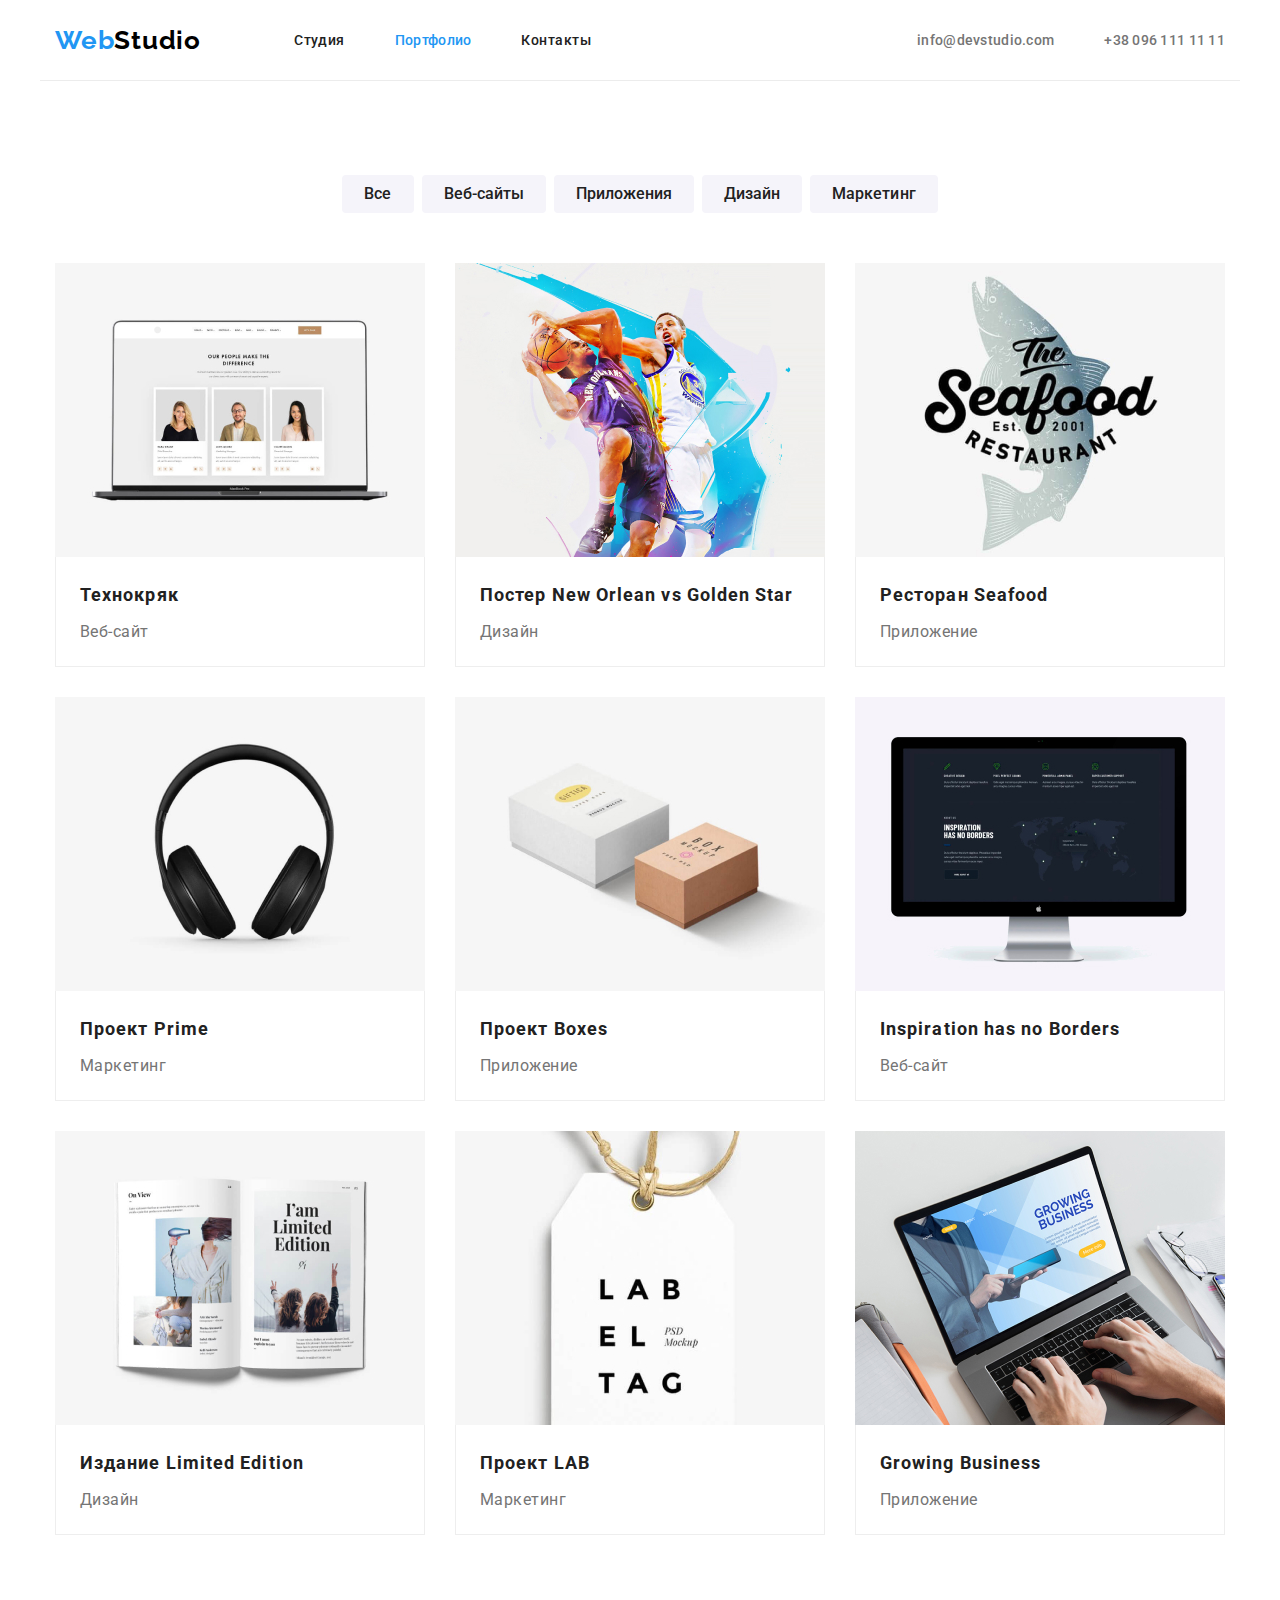
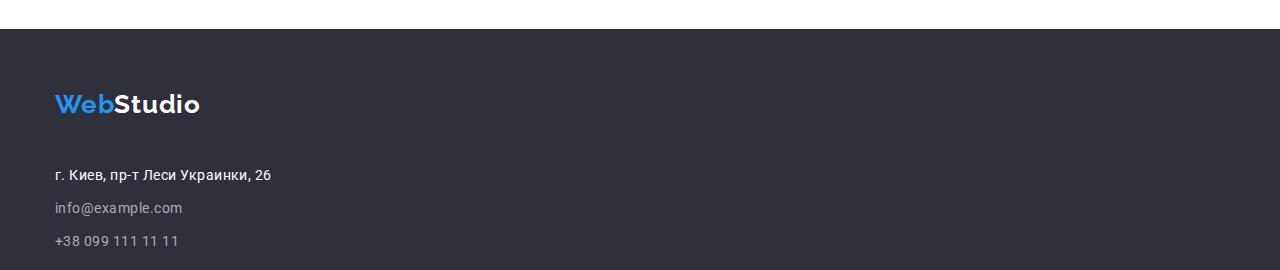
==== commit b8dc3386: "hw03ver11submit07" ====
--- a/portfolio.html
+++ b/portfolio.html
@@ -48,105 +48,107 @@
     </div>
 </header>
 <main>
-    <div class="container main">
-        <section>
-                <h1 class="hide">Portfolio</h1>
-                <section class="filter-portfolio centered">
-                    <ul class="marginzero">
-                        <li><button type="button"><span class="button-portf">Все</span></button></li>
-                        <li><button type="button"><span class="button-portf">Веб-сайты</span></button></li>
-                        <li><button type="button"><span class="button-portf">Приложения</span></button></li>
-                        <li><button type="button"><span class="button-portf">Дизайн</span></button></li>
-                        <li><button id="last-button" type="button"><span class="button-portf">Маркетинг</span></button></li>
-                    </ul>
-                </section>
-        </section>
-        <section class="portf"> 
-                    <ul class="portf-portf">
-                        <li class="item">
-                            <a href="#">
-                                <img src="./images/technocryak.jpg" alt="фото трёх сотрудников" width="370"/>
-                                <div class="product">
-                                    <h2>Технокряк</h2>
-                                    <p>Веб-сайт</p>
-                                </div>
-                            </a>
-                        </li>
-                        <li class="item">
-                            <a href="#">
-                                <img src="./images/posterno.jpg" alt="два баскетболиста в игре" width="370" />
-                                <div class="product">
-                                    <h2>Постер New Orlean vs Golden Star</h2>
-                                    <p>Дизайн</p>
-                                </div>
-                            </a>
-                        </li>
-                        <li class="item">
-                            <a href="#">
-                                <img src="./images/seefood.jpg" alt="эмблема ресторана seefood" width="370"/>
-                                <div class="product">
-                                    <h2>Ресторан Seafood</h2>
-                                    <p>Приложение</p>
-                                </div>
-                            </a>
-                        </li>
-                        <li class="item">
-                            <a href="#">
-                                <img src="./images/project-prime.jpg" alt="фото наушников" width="370"/>
-                                <div class="product">
-                                    <h2>Проект Prime</h2>
-                                    <p>Маркетинг</p>
-                                </div>
-                            </a>
-                        </li>
-                        <li class="item">
-                            <a href="#">
-                                <img src="./images/project-boxes.jpg" alt="изображение двух коробок" width="370"/>
-                                <div class="product">
-                                    <h2>Проект Boxes</h2>
-                                    <p>Приложение</p>
-                                </div>
-                            </a>
-                        </li>
-                        <li class="item">
-                            <a href="#">
-                                <img src="./images/inspiration.jpg" alt="фото монитора с картой мира" width="370"/>
-                                <div class="product">
-                                    <h2>Inspiration has no Borders</h2>
-                                    <p>Веб-сайт</p>
-                                </div>
-                            </a>
-                        </li>
-                        <li class="item">
-                            <a href="#">
-                                <img src="./images/lim-edit.jpg" alt="изображение раскрытой книги" width="370"/>
-                                <div class="product">
-                                    <h2>Издание Limited Edition</h2>
-                                    <p>Дизайн</p>
-                                </div>
-                            </a>
-                        </li>
-                        <li class="item">
-                            <a href="#">
-                                <img src="./images/project-lab.jpg" alt="фото бирки с надписью lab el tag" width="370"/>
-                                <div class="product">
-                                    <h2>Проект LAB</h2>
-                                    <p>Маркетинг</p>
-                                </div>
-                            </a>
-                        </li>
-                        <li class="item">
-                            <a href="#">
-                                <img src="./images/g-business.jpg" alt="фото ноутбука" width="370"/>
-                                <div class="product">
-                                    <h2>Growing Business</h2>
-                                    <p>Приложение</p>
-                                </div>
-                            </a>
-                        </li>
-                    </ul>
-        </section>
-    </div>
+    <section class="portfolio">
+        <div class="container main">
+                        <!-- <section> -->
+                                <h1 class="hide">Portfolio</h1>
+                                <!-- <section class="filter-portfolio centered"> -->
+                                    <ul class="marginzero filter-portfolio centered">
+                                        <li><button type="button"><span class="button-portf">Все</span></button></li>
+                                        <li><button type="button"><span class="button-portf">Веб-сайты</span></button></li>
+                                        <li><button type="button"><span class="button-portf">Приложения</span></button></li>
+                                        <li><button type="button"><span class="button-portf">Дизайн</span></button></li>
+                                        <li><button id="last-button" type="button"><span class="button-portf">Маркетинг</span></button></li>
+                                    </ul>
+                                <!-- </section> -->
+                        <!-- </section> -->
+                        <!-- <section class="portf"> -->
+                                    <ul class="portf-portf">
+                                        <li class="item">
+                                            <a href="#">
+                                                <img src="./images/technocryak.jpg" alt="фото трёх сотрудников" width="370"/>
+                                                <div class="product">
+                                                    <h2>Технокряк</h2>
+                                                    <p>Веб-сайт</p>
+                                                </div>
+                                            </a>
+                                        </li>
+                                        <li class="item">
+                                            <a href="#">
+                                                <img src="./images/posterno.jpg" alt="два баскетболиста в игре" width="370" />
+                                                <div class="product">
+                                                    <h2>Постер New Orlean vs Golden Star</h2>
+                                                    <p>Дизайн</p>
+                                                </div>
+                                            </a>
+                                        </li>
+                                        <li class="item">
+                                            <a href="#">
+                                                <img src="./images/seefood.jpg" alt="эмблема ресторана seefood" width="370"/>
+                                                <div class="product">
+                                                    <h2>Ресторан Seafood</h2>
+                                                    <p>Приложение</p>
+                                                </div>
+                                            </a>
+                                        </li>
+                                        <li class="item">
+                                            <a href="#">
+                                                <img src="./images/project-prime.jpg" alt="фото наушников" width="370"/>
+                                                <div class="product">
+                                                    <h2>Проект Prime</h2>
+                                                    <p>Маркетинг</p>
+                                                </div>
+                                            </a>
+                                        </li>
+                                        <li class="item">
+                                            <a href="#">
+                                                <img src="./images/project-boxes.jpg" alt="изображение двух коробок" width="370"/>
+                                                <div class="product">
+                                                    <h2>Проект Boxes</h2>
+                                                    <p>Приложение</p>
+                                                </div>
+                                            </a>
+                                        </li>
+                                        <li class="item">
+                                            <a href="#">
+                                                <img src="./images/inspiration.jpg" alt="фото монитора с картой мира" width="370"/>
+                                                <div class="product">
+                                                    <h2>Inspiration has no Borders</h2>
+                                                    <p>Веб-сайт</p>
+                                                </div>
+                                            </a>
+                                        </li>
+                                        <li class="item">
+                                            <a href="#">
+                                                <img src="./images/lim-edit.jpg" alt="изображение раскрытой книги" width="370"/>
+                                                <div class="product">
+                                                    <h2>Издание Limited Edition</h2>
+                                                    <p>Дизайн</p>
+                                                </div>
+                                            </a>
+                                        </li>
+                                        <li class="item">
+                                            <a href="#">
+                                                <img src="./images/project-lab.jpg" alt="фото бирки с надписью lab el tag" width="370"/>
+                                                <div class="product">
+                                                    <h2>Проект LAB</h2>
+                                                    <p>Маркетинг</p>
+                                                </div>
+                                            </a>
+                                        </li>
+                                        <li class="item">
+                                            <a href="#">
+                                                <img src="./images/g-business.jpg" alt="фото ноутбука" width="370"/>
+                                                <div class="product">
+                                                    <h2>Growing Business</h2>
+                                                    <p>Приложение</p>
+                                                </div>
+                                            </a>
+                                        </li>
+                                    </ul>
+                        <!-- </section> -->
+        </div>
+    </section>
 </main>
 <footer>
     <div class="container">
--- a/css/styles.css
+++ b/css/styles.css
@@ -265,6 +265,8 @@
 .name-team {
   padding-top: 30px;
   padding-bottom: 30px;
+  padding-left: 15px;
+  padding-right: 15px;
 }
 .people h3 {
   text-align: center;
@@ -284,16 +286,16 @@
 }
 .logo {
   display: inline-block;
-  margin-top: 60px;
-  margin-bottom: 0;
-  margin-left: 15px;
+  padding-top: 60px;
+  margin-bottom: 0;
+}
+address {
+  margin-top: 20px;
 }
 .address-footer {
   display: inline-block;
   letter-spacing: 0.03em;
-  margin-top: 20px;
-  margin-bottom: 60px;
-  margin-left: 15px;
+  padding-bottom: 60px;
   padding: 0;
 }
 .address-footer a {
@@ -311,9 +313,14 @@
 .address-footer li {
   margin-top: 9px;
 }
-.filter-portfolio ul {
-  display: flex;
+.filter-portfolio {
+  display: block;
+  display: flex;
+  width: 611px;
+  height: 54px;
   justify-content: center;
+  margin-left: auto;
+  margin-right: auto;
   padding: 0;
 }
 .filter-portfolio button {
@@ -357,7 +364,7 @@
   display: block;
   display: flex;
   flex-wrap: wrap;
-  margin: 0 0 0 0;
+  margin: 34px 0 0 0;
 }
 .portf-portf .item {
   display: block;
@@ -435,6 +442,7 @@
   display: flex;
   flex-direction: row;
   align-items: center;
+  border-bottom: 1px solid #ececec;
 }
 .main {
   padding-top: 94px;
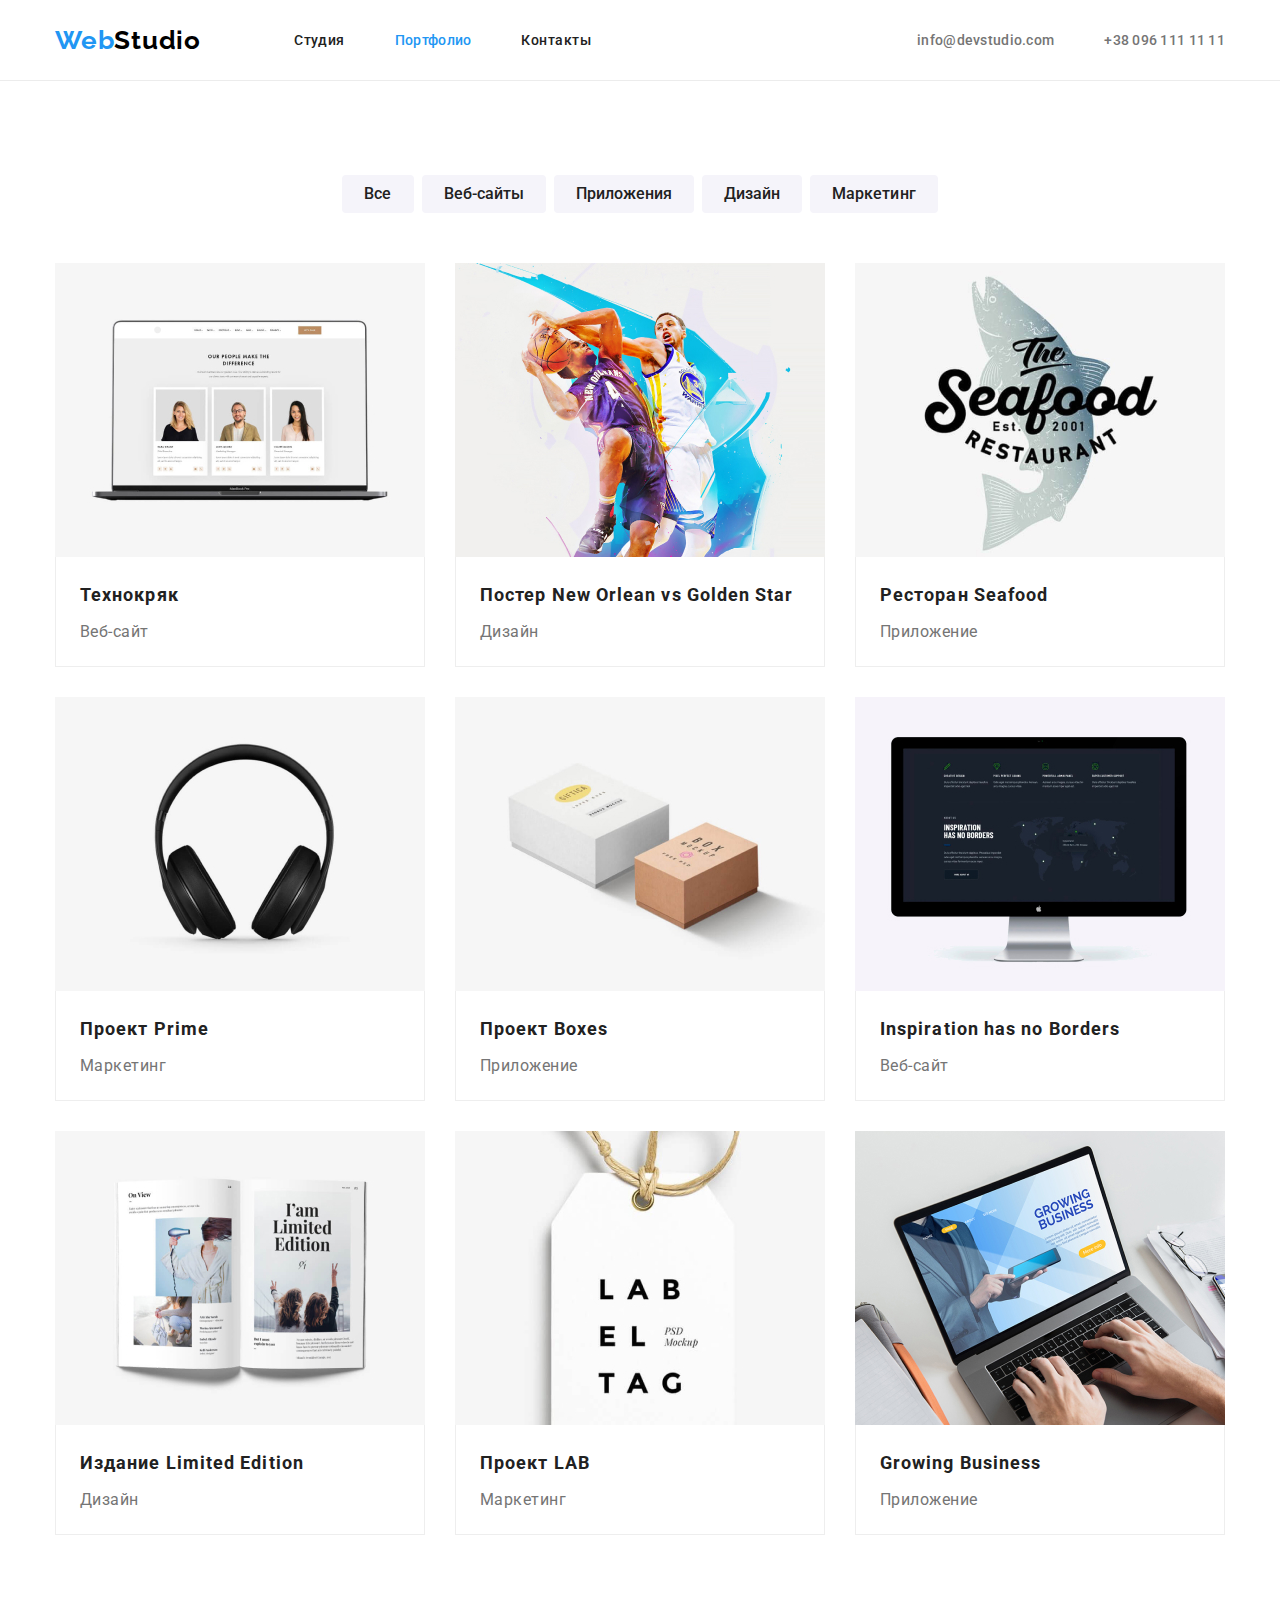
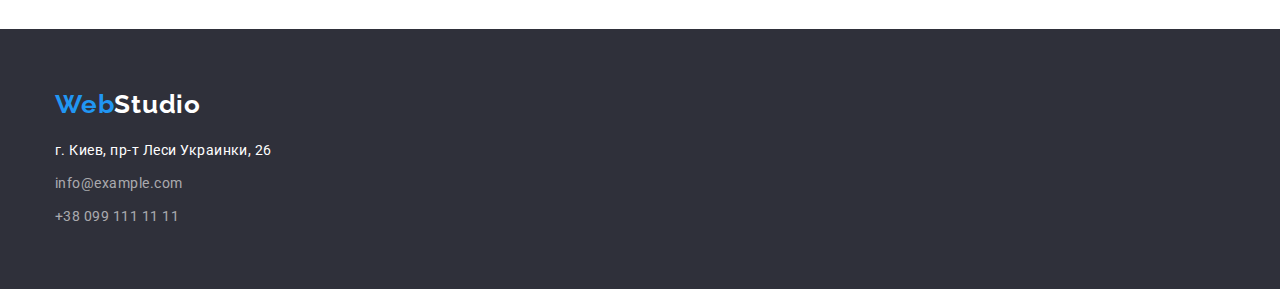
==== commit 4433ae6a: "hw03ver12submit08" ====
--- a/portfolio.html
+++ b/portfolio.html
@@ -50,19 +50,14 @@
 <main>
     <section class="portfolio">
         <div class="container main">
-                        <!-- <section> -->
-                                <h1 class="hide">Portfolio</h1>
-                                <!-- <section class="filter-portfolio centered"> -->
+                        <h1 class="hide">Portfolio</h1>
                                     <ul class="marginzero filter-portfolio centered">
                                         <li><button type="button"><span class="button-portf">Все</span></button></li>
                                         <li><button type="button"><span class="button-portf">Веб-сайты</span></button></li>
                                         <li><button type="button"><span class="button-portf">Приложения</span></button></li>
                                         <li><button type="button"><span class="button-portf">Дизайн</span></button></li>
-                                        <li><button id="last-button" type="button"><span class="button-portf">Маркетинг</span></button></li>
+                                        <li><button type="button"><span class="button-portf">Маркетинг</span></button></li>
                                     </ul>
-                                <!-- </section> -->
-                        <!-- </section> -->
-                        <!-- <section class="portf"> -->
                                     <ul class="portf-portf">
                                         <li class="item">
                                             <a href="#">
@@ -146,7 +141,6 @@
                                             </a>
                                         </li>
                                     </ul>
-                        <!-- </section> -->
         </div>
     </section>
 </main>
--- a/css/styles.css
+++ b/css/styles.css
@@ -29,6 +29,9 @@
   text-decoration: none;
   font-style: normal;
 }
+header {
+  border-bottom: 1px solid #ececec;
+}
 .logo-web,
 .logo-studio,
 .logo-studiotwo {
@@ -114,13 +117,32 @@
 .centered {
   text-align: center;
 }
-.heroorder {
+.hero .heroorder {
+  background-image: linear-gradient(
+      to right,
+      rgba(47, 48, 58, 0.4),
+      rgba(47, 48, 58, 0.4)
+    ),
+    url(../images/headone.jpg);
+  background-size: cover;
+  background-repeat: no-repeat;
+  background-position: center;
+  width: 1600px;
+  min-height: 600px;
+  margin-left: auto;
+  margin-right: auto;
   padding-top: 200px;
   padding-bottom: 200px;
+  padding-left: 200px;
+  padding-right: 200px;
   letter-spacing: 0.06em;
 }
 .hero {
+  display: block;
   height: 600px;
+  width: 1600px;
+  margin-left: auto;
+  margin-right: auto;
   background-color: #2f303a;
 }
 .head-one {
@@ -176,6 +198,17 @@
 .specialty .item:nth-child(4n) {
   margin-right: 0;
 }
+.specialty .item::before {
+  display: block;
+  content: "";
+  height: 120px;
+  /*background-image: url(../images/iconantenna1.png);*/
+  background-color: #f5f4fa;
+  background-repeat: no-repeat;
+  background-size: contain;
+  background-position: center;
+  margin-bottom: 30px;
+}
 .specialty h3 {
   font-size: 14px;
   font-weight: 700;
@@ -286,7 +319,7 @@
 }
 .logo {
   display: inline-block;
-  padding-top: 60px;
+  padding-top: 0;
   margin-bottom: 0;
 }
 address {
@@ -295,8 +328,8 @@
 .address-footer {
   display: inline-block;
   letter-spacing: 0.03em;
-  padding-bottom: 60px;
-  padding: 0;
+  padding: 0;
+  margin: 0;
 }
 .address-footer a {
   font-size: 14px;
@@ -313,27 +346,31 @@
 .address-footer li {
   margin-top: 9px;
 }
+.address-footer li:first-child {
+  margin-top: 0;
+}
 .filter-portfolio {
   display: block;
   display: flex;
-  width: 611px;
-  height: 54px;
   justify-content: center;
   margin-left: auto;
   margin-right: auto;
   padding: 0;
 }
+.filter-portfolio li {
+  margin-right: 8px;
+}
+.filter-portfolio li:last-child {
+  margin-right: 0;
+}
 .filter-portfolio button {
-  margin-right: 8px;
   border-style: none;
   color: var(--primary-text-color);
   background-color: #f5f4fa;
   border-radius: 4px;
   padding: 6px 22px 6px 22px;
   letter-spacing: 0.03em;
-}
-#last-button {
-  margin-right: 0;
+  cursor: pointer;
 }
 .filter-portfolio button:hover {
   background-color: var(--accent-color);
@@ -364,12 +401,11 @@
   display: block;
   display: flex;
   flex-wrap: wrap;
-  margin: 34px 0 0 0;
+  margin: 50px 0 0 0;
 }
 .portf-portf .item {
   display: block;
-  width: ((100% -60px) / 3);
-  height: 404px;
+  width: 370px;
   flex-wrap: wrap;
   margin-right: 30px;
   margin-bottom: 30px;
@@ -416,6 +452,8 @@
 }
 footer {
   background-color: #2f303a;
+  padding-top: 60px;
+  padding-bottom: 60px;
 }
 .team {
   background-color: #f5f4fa;
@@ -442,7 +480,6 @@
   display: flex;
   flex-direction: row;
   align-items: center;
-  border-bottom: 1px solid #ececec;
 }
 .main {
   padding-top: 94px;
